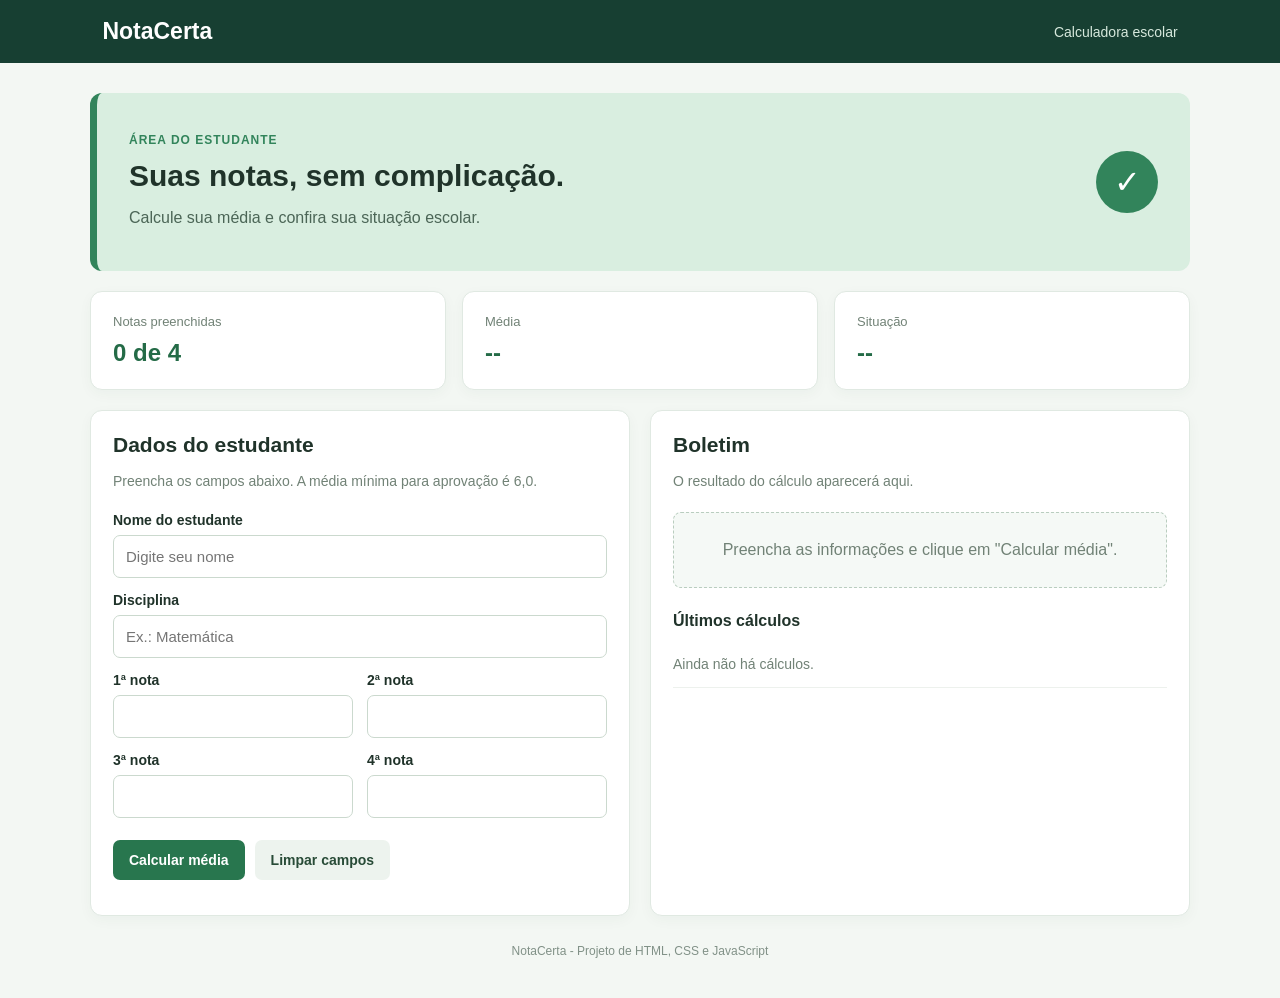
==== HTML/calculadora.html @ eae28294 "ja juntei todos na main estou fazendo oh tml e o css" ====
<!DOCTYPE html>
<html lang="pt-BR">
<head>
    <meta charset="UTF-8">
    <meta name="viewport" content="width=device-width, initial-scale=1.0">

    <title>Calculadora de Notas</title>

    <link rel="stylesheet" href="/CSS/style.css">
</head>
<body>

    <header class="topo">
        <div class="marca">NotaCerta</div>
        <p>Calculadora escolar</p>
    </header>

    <main class="container">

        <section class="apresentacao">
            <div>
                <p class="etiqueta">ÁREA DO ESTUDANTE</p>
                <h1>Suas notas, sem complicação.</h1>
                <p>Calcule sua média e confira sua situação escolar.</p>
            </div>

            <div class="icone">✓</div>
        </section>

        <section class="resumo">
            <article class="resumo-card">
                <span>Notas preenchidas</span>
                <strong id="quantidade">0 de 4</strong>
            </article>

            <article class="resumo-card">
                <span>Média</span>
                <strong id="mediaResumo">--</strong>
            </article>

            <article class="resumo-card">
                <span>Situação</span>
                <strong id="situacaoResumo">--</strong>
            </article>
        </section>

        <section class="conteudo">

            <form id="formNotas" class="painel">
                <h2>Dados do estudante</h2>

                <p class="descricao">
                    Preencha os campos abaixo.
                    A média mínima para aprovação é 6,0.
                </p>

                <label for="nome">Nome do estudante</label>
                <input type="text" id="nome"
                    placeholder="Digite seu nome" required>

                <label for="disciplina">Disciplina</label>
                <input type="text" id="disciplina"
                    placeholder="Ex.: Matemática" required>

                <div class="notas-grid">
                    <div>
                        <label for="nota1">1ª nota</label>
                        <input type="number" id="nota1"
                            min="0" max="10" step="0.1" required>
                    </div>

                    <div>
                        <label for="nota2">2ª nota</label>
                        <input type="number" id="nota2"
                            min="0" max="10" step="0.1" required>
                    </div>

                    <div>
                        <label for="nota3">3ª nota</label>
                        <input type="number" id="nota3"
                            min="0" max="10" step="0.1" required>
                    </div>

                    <div>
                        <label for="nota4">4ª nota</label>
                        <input type="number" id="nota4"
                            min="0" max="10" step="0.1" required>
                    </div>
                </div>

                <div class="botoes">
                    <button type="submit" class="btn-principal">
                        Calcular média
                    </button>

                    <button type="reset" class="btn-secundario">
                        Limpar campos
                    </button>
                </div>

                <p id="mensagem" class="mensagem"></p>
            </form>

            <section class="painel resultado">
                <h2>Boletim</h2>

                <p class="descricao">
                    O resultado do cálculo aparecerá aqui.
                </p>

                <div id="boletim" class="boletim-vazio">
                    Preencha as informações e clique em
                    "Calcular média".
                </div>

                <h3>Últimos cálculos</h3>

                <ul id="historico" class="historico">
                    <li class="sem-historico">
                        Ainda não há cálculos.
                    </li>
                </ul>
            </section>

        </section>

        <footer>
            NotaCerta - Projeto de HTML, CSS e JavaScript
        </footer>

    </main>

   
    <script src="/JS/script.js"></script>
</body>
</html>
---- CSS/style.css ----
* {
    box-sizing: border-box;
}

body {
    margin: 0;
    font-family: Arial, Helvetica, sans-serif;
    background: #f3f7f3;
    color: #20332a;
}

.topo {
    background: #173f32;
    color: white;
    padding: 18px 8%;
    display: flex;
    align-items: center;
    justify-content: space-between;
}

.marca {
    font-size: 23px;
    font-weight: bold;
}

.topo p {
    margin: 0;
    color: #d6e8dc;
    font-size: 14px;
}

.container {
    width: 90%;
    max-width: 1100px;
    margin: 30px auto;
}

.apresentacao {
    background: #d9eee0;
    border-left: 7px solid #32845b;
    border-radius: 12px;
    padding: 28px 32px;
    display: flex;
    align-items: center;
    justify-content: space-between;
    gap: 20px;
}

.etiqueta {
    color: #32845b;
    font-size: 12px;
    font-weight: bold;
    letter-spacing: 1px;
}

h1 {
    margin: 8px 0;
    font-size: 30px;
}

.apresentacao p:last-child {
    color: #4b6556;
}

.icone {
    background: #32845b;
    color: white;
    width: 62px;
    height: 62px;
    border-radius: 50%;
    display: flex;
    justify-content: center;
    align-items: center;
    font-size: 32px;
    flex-shrink: 0;
}

.resumo {
    display: grid;
    grid-template-columns: repeat(3, 1fr);
    gap: 16px;
    margin: 20px 0;
}

.resumo-card,
.painel {
    background: white;
    border: 1px solid #e0e9e2;
    border-radius: 12px;
    padding: 22px;
    box-shadow: 0 4px 14px #1d49300a;
}

.resumo-card span {
    display: block;
    color: #718276;
    font-size: 13px;
    margin-bottom: 10px;
}

.resumo-card strong {
    font-size: 24px;
    color: #246b47;
}

.conteudo {
    display: grid;
    grid-template-columns: 1fr 1fr;
    gap: 20px;
}

h2 {
    margin: 0 0 10px;
    font-size: 21px;
}

.descricao {
    color: #718276;
    font-size: 14px;
    line-height: 1.5;
    margin-bottom: 20px;
}

label {
    display: block;
    font-size: 14px;
    font-weight: bold;
    margin: 14px 0 7px;
}

input {
    width: 100%;
    padding: 12px;
    border: 1px solid #cbd9ce;
    border-radius: 7px;
    font-size: 15px;
    outline: none;
}

input:focus {
    border-color: #32845b;
    box-shadow: 0 0 0 3px #32845b20;
}

.notas-grid {
    display: grid;
    grid-template-columns: 1fr 1fr;
    gap: 0 14px;
}

.botoes {
    display: flex;
    flex-wrap: wrap;
    gap: 10px;
    margin-top: 22px;
}

button {
    border: 0;
    border-radius: 7px;
    padding: 12px 16px;
    font-size: 14px;
    font-weight: bold;
    cursor: pointer;
}

.btn-principal {
    color: white;
    background: #28764e;
}

.btn-principal:hover {
    background: #1e5d3c;
}

.btn-secundario {
    background: #edf3ee;
    color: #284b37;
}

.mensagem {
    color: #b13a35;
    font-size: 13px;
}

.boletim-vazio {
    background: #f5f9f6;
    border: 1px dashed #b9cdbf;
    border-radius: 8px;
    padding: 25px 16px;
    color: #718276;
    text-align: center;
    line-height: 1.5;
}

.boletim-dados {
    background: #f5f9f6;
    border-radius: 8px;
    padding: 18px;
    line-height: 1.8;
    overflow-wrap: anywhere;
}

.media-final {
    font-size: 30px;
    color: #246b47;
    font-weight: bold;
}

.aprovado {
    color: #28764e;
    font-weight: bold;
}

.reprovado {
    color: #b13a35;
    font-weight: bold;
}

h3 {
    margin: 24px 0 12px;
    font-size: 16px;
}

.historico {
    list-style: none;
    margin: 0;
    padding: 0;
}

.historico li {
    padding: 12px 0;
    border-bottom: 1px solid #edf1ed;
    font-size: 14px;
    line-height: 1.5;
}

.sem-historico {
    color: #718276;
}

footer {
    text-align: center;
    color: #819187;
    font-size: 12px;
    padding: 28px 0 10px;
}

@media (max-width: 750px) {
    .topo {
        padding: 16px 5%;
    }

    .container {
        width: 92%;
        margin-top: 20px;
    }

    .apresentacao {
        padding: 22px;
    }

    h1 {
        font-size: 24px;
    }

    .resumo {
        grid-template-columns: 1fr;
        gap: 10px;
    }

    .resumo-card {
        padding: 16px 18px;
    }

    .conteudo {
        grid-template-columns: 1fr;
    }
}

@media (max-width: 420px) {
    .topo p {
        font-size: 12px;
    }

    .icone {
        width: 45px;
        height: 45px;
        font-size: 24px;
    }

    .apresentacao {
        gap: 10px;
    }

    .botoes button {
        width: 100%;
    }
}
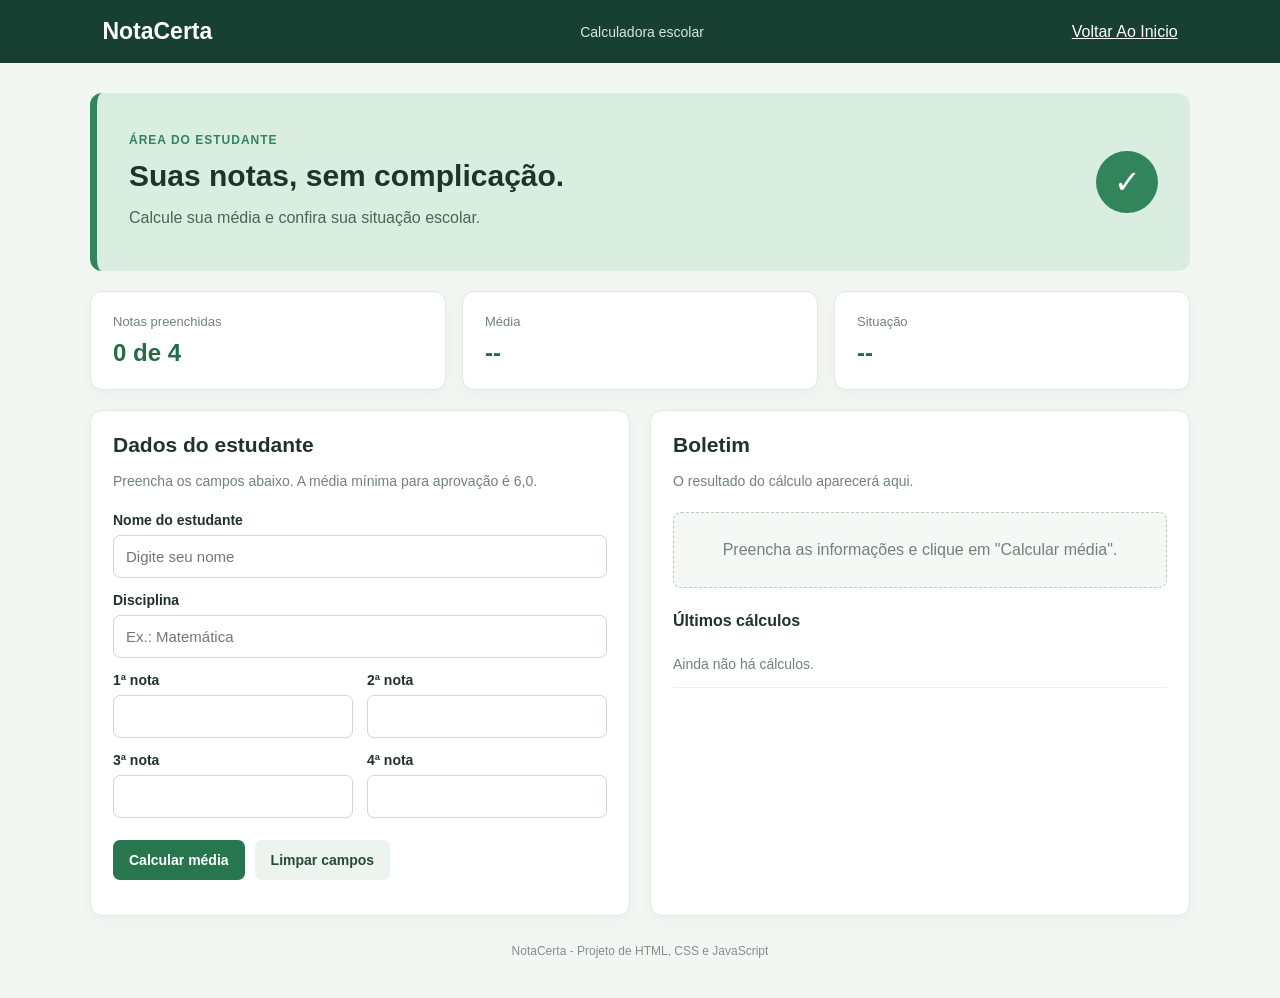
==== commit 18b3043d: "terminei a main" ====
--- a/HTML/calculadora.html
+++ b/HTML/calculadora.html
@@ -7,13 +7,15 @@
 
     <title>Calculadora de Notas</title>
 
-    <link rel="stylesheet" href="/CSS/style.css">
+    <link rel="stylesheet" href="/CSS/calculadora.css">
+    <script src="/JS/calculadora.js" defer></script>
 </head>
 <body>
 
     <header class="topo">
         <div class="marca">NotaCerta</div>
         <p>Calculadora escolar</p>
+        <a href="/index.html">Voltar Ao Inicio</a>
     </header>
 
     <main class="container">
@@ -132,6 +134,6 @@
     </main>
 
    
-    <script src="/JS/script.js"></script>
+    
 </body>
 </html>
--- a/CSS/calculadora.css
+++ b/CSS/calculadora.css
@@ -0,0 +1,305 @@
+
+* {
+    box-sizing: border-box;
+}
+
+body {
+    margin: 0;
+    font-family: Arial, Helvetica, sans-serif;
+    background: #f3f7f3;
+    color: #20332a;
+}
+
+.topo {
+    background: #173f32;
+    color: white;
+    padding: 18px 8%;
+    display: flex;
+    align-items: center;
+    justify-content: space-between;
+}
+.topo a{
+    color: white;
+}
+.topo a:hover{
+    font-size: large;
+}
+.marca {
+    font-size: 23px;
+    font-weight: bold;
+}
+
+.topo p {
+    margin: 0;
+    color: #d6e8dc;
+    font-size: 14px;
+}
+
+.container {
+    width: 90%;
+    max-width: 1100px;
+    margin: 30px auto;
+}
+
+.apresentacao {
+    background: #d9eee0;
+    border-left: 7px solid #32845b;
+    border-radius: 12px;
+    padding: 28px 32px;
+    display: flex;
+    align-items: center;
+    justify-content: space-between;
+    gap: 20px;
+}
+
+.etiqueta {
+    color: #32845b;
+    font-size: 12px;
+    font-weight: bold;
+    letter-spacing: 1px;
+}
+
+h1 {
+    margin: 8px 0;
+    font-size: 30px;
+}
+
+.apresentacao p:last-child {
+    color: #4b6556;
+}
+
+.icone {
+    background: #32845b;
+    color: white;
+    width: 62px;
+    height: 62px;
+    border-radius: 50%;
+    display: flex;
+    justify-content: center;
+    align-items: center;
+    font-size: 32px;
+    flex-shrink: 0;
+}
+
+.resumo {
+    display: grid;
+    grid-template-columns: repeat(3, 1fr);
+    gap: 16px;
+    margin: 20px 0;
+}
+
+.resumo-card,
+.painel {
+    background: white;
+    border: 1px solid #e0e9e2;
+    border-radius: 12px;
+    padding: 22px;
+    box-shadow: 0 4px 14px #1d49300a;
+}
+
+.resumo-card span {
+    display: block;
+    color: #718276;
+    font-size: 13px;
+    margin-bottom: 10px;
+}
+
+.resumo-card strong {
+    font-size: 24px;
+    color: #246b47;
+}
+
+.conteudo {
+    display: grid;
+    grid-template-columns: 1fr 1fr;
+    gap: 20px;
+}
+
+h2 {
+    margin: 0 0 10px;
+    font-size: 21px;
+}
+
+.descricao {
+    color: #718276;
+    font-size: 14px;
+    line-height: 1.5;
+    margin-bottom: 20px;
+}
+
+label {
+    display: block;
+    font-size: 14px;
+    font-weight: bold;
+    margin: 14px 0 7px;
+}
+
+input {
+    width: 100%;
+    padding: 12px;
+    border: 1px solid #cbd9ce;
+    border-radius: 7px;
+    font-size: 15px;
+    outline: none;
+}
+
+input:focus {
+    border-color: #32845b;
+    box-shadow: 0 0 0 3px #32845b20;
+}
+
+.notas-grid {
+    display: grid;
+    grid-template-columns: 1fr 1fr;
+    gap: 0 14px;
+}
+
+.botoes {
+    display: flex;
+    flex-wrap: wrap;
+    gap: 10px;
+    margin-top: 22px;
+}
+
+button {
+    border: 0;
+    border-radius: 7px;
+    padding: 12px 16px;
+    font-size: 14px;
+    font-weight: bold;
+    cursor: pointer;
+}
+
+.btn-principal {
+    color: white;
+    background: #28764e;
+}
+
+.btn-principal:hover {
+    background: #1e5d3c;
+}
+
+.btn-secundario {
+    background: #edf3ee;
+    color: #284b37;
+}
+
+.mensagem {
+    color: #b13a35;
+    font-size: 13px;
+}
+
+.boletim-vazio {
+    background: #f5f9f6;
+    border: 1px dashed #b9cdbf;
+    border-radius: 8px;
+    padding: 25px 16px;
+    color: #718276;
+    text-align: center;
+    line-height: 1.5;
+}
+
+.boletim-dados {
+    background: #f5f9f6;
+    border-radius: 8px;
+    padding: 18px;
+    line-height: 1.8;
+    overflow-wrap: anywhere;
+}
+
+.media-final {
+    font-size: 30px;
+    color: #246b47;
+    font-weight: bold;
+}
+
+.aprovado {
+    color: #28764e;
+    font-weight: bold;
+}
+
+.reprovado {
+    color: #b13a35;
+    font-weight: bold;
+}
+
+h3 {
+    margin: 24px 0 12px;
+    font-size: 16px;
+}
+
+.historico {
+    list-style: none;
+    margin: 0;
+    padding: 0;
+}
+
+.historico li {
+    padding: 12px 0;
+    border-bottom: 1px solid #edf1ed;
+    font-size: 14px;
+    line-height: 1.5;
+}
+
+.sem-historico {
+    color: #718276;
+}
+
+footer {
+    text-align: center;
+    color: #819187;
+    font-size: 12px;
+    padding: 28px 0 10px;
+}
+
+@media (max-width: 750px) {
+    .topo {
+        padding: 16px 5%;
+    }
+
+    .container {
+        width: 92%;
+        margin-top: 20px;
+    }
+
+    .apresentacao {
+        padding: 22px;
+    }
+
+    h1 {
+        font-size: 24px;
+    }
+
+    .resumo {
+        grid-template-columns: 1fr;
+        gap: 10px;
+    }
+
+    .resumo-card {
+        padding: 16px 18px;
+    }
+
+    .conteudo {
+        grid-template-columns: 1fr;
+    }
+}
+
+@media (max-width: 420px) {
+    .topo p {
+        font-size: 12px;
+    }
+
+    .icone {
+        width: 45px;
+        height: 45px;
+        font-size: 24px;
+    }
+
+    .apresentacao {
+        gap: 10px;
+    }
+
+    .botoes button {
+        width: 100%;
+    }
+}
